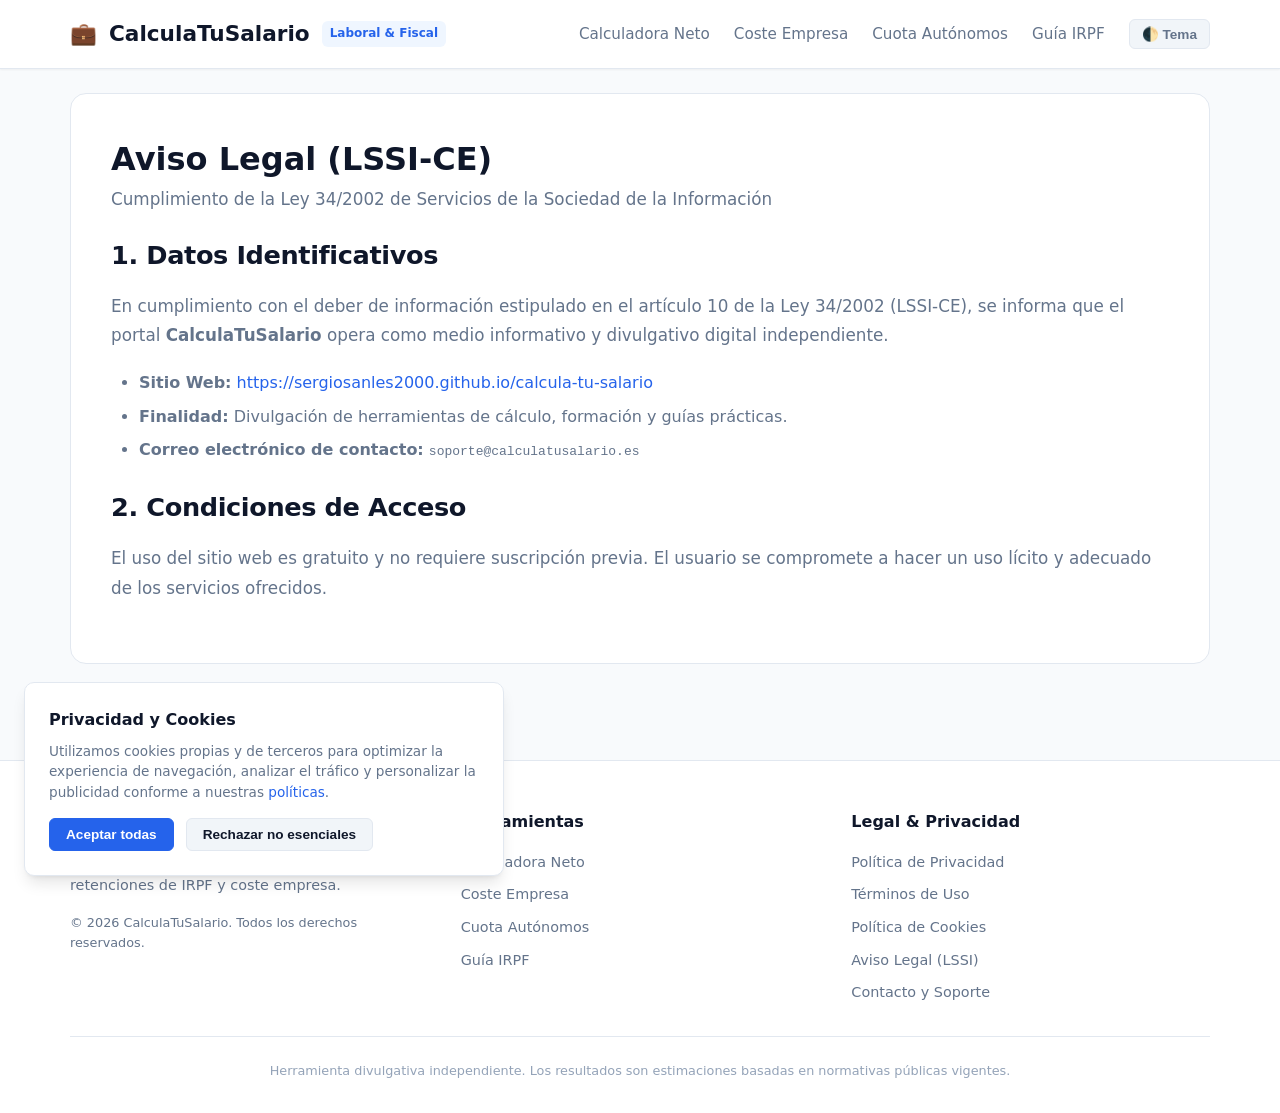
==== aviso-legal.html @ 286f5128 "Production release v1.0 [autonomous deploy]" ====
<!DOCTYPE html>
<html lang="es" data-theme="light">
<head>
  <meta charset="UTF-8">
  <meta name="viewport" content="width=device-width, initial-scale=1.0">
  <title>Aviso Legal LSSI-CE | CalculaTuSalario</title>
  <meta name="description" content="Aviso Legal LSSI-CE de CalculaTuSalario. Cumplimiento normativo RGPD y LSSI.">
  <link rel="canonical" href="https://sergiosanles2000.github.io/calcula-tu-salario/aviso-legal.html">
  
  <!-- Open Graph / Social Sharing -->
  <meta property="og:type" content="website">
  <meta property="og:url" content="https://sergiosanles2000.github.io/calcula-tu-salario/aviso-legal.html">
  <meta property="og:title" content="Aviso Legal LSSI-CE | CalculaTuSalario">
  <meta property="og:description" content="Aviso Legal LSSI-CE de CalculaTuSalario. Cumplimiento normativo RGPD y LSSI.">
  <meta property="og:site_name" content="CalculaTuSalario">
  
  <!-- Twitter Card -->
  <meta name="twitter:card" content="summary_large_image">
  <meta name="twitter:title" content="Aviso Legal LSSI-CE">
  <meta name="twitter:description" content="Aviso Legal LSSI-CE de CalculaTuSalario. Cumplimiento normativo RGPD y LSSI.">

  <!-- Google AdSense Tag placeholder (Ready to activate upon publisher approval) -->
  <!-- <script async src="https://pagead2.googlesyndication.com/pagead/js/adsbygoogle.js?client=ca-pub-0000000000000000" crossorigin="anonymous"></script> -->

  <link rel="stylesheet" href="style.css">
  
</head>
<body>

  <!-- Site Navigation -->
  <header class="site-header">
    <div class="container header-inner">
      <a href="index.html" class="brand-logo">
        <span>💼</span>
        <span>CalculaTuSalario</span>
        <span class="brand-badge">Laboral & Fiscal</span>
      </a>
      <ul class="nav-links">
        <li><a href="#salary-form">Calculadora Neto</a></li><li><a href="#resCompanyCostAnnual">Coste Empresa</a></li><li><a href="#autoNetIncome">Cuota Autónomos</a></li><li><a href="#editorial-guide">Guía IRPF</a></li>
        <li>
          <button id="theme-toggle" class="theme-toggle-btn" aria-label="Cambiar tema de color">
            🌓 Tema
          </button>
        </li>
      </ul>
    </div>
  </header>

  <!-- Main Content Area -->
  <main class="container" style="padding-top: 1.5rem; padding-bottom: 3rem;">
    
    
    <div class="editorial-section">
      <h1>Aviso Legal (LSSI-CE)</h1>
      <p class="form-help">Cumplimiento de la Ley 34/2002 de Servicios de la Sociedad de la Información</p>
      
      <h2>1. Datos Identificativos</h2>
      <p>En cumplimiento con el deber de información estipulado en el artículo 10 de la Ley 34/2002 (LSSI-CE), se informa que el portal <strong>CalculaTuSalario</strong> opera como medio informativo y divulgativo digital independiente.</p>
      <ul>
        <li><strong>Sitio Web:</strong> <a href="https://sergiosanles2000.github.io/calcula-tu-salario">https://sergiosanles2000.github.io/calcula-tu-salario</a></li>
        <li><strong>Finalidad:</strong> Divulgación de herramientas de cálculo, formación y guías prácticas.</li>
        <li><strong>Correo electrónico de contacto:</strong> <code>soporte@calculatusalario.es</code></li>
      </ul>
      
      <h2>2. Condiciones de Acceso</h2>
      <p>El uso del sitio web es gratuito y no requiere suscripción previa. El usuario se compromete a hacer un uso lícito y adecuado de los servicios ofrecidos.</p>
    </div>
    
  </main>

  <!-- Site Footer -->
  <footer class="site-footer">
    <div class="container">
      <div class="footer-grid">
        <div class="footer-col">
          <h4>CalculaTuSalario</h4>
          <p style="font-size: 0.9rem; margin-bottom: 1rem;">Calculadora precisa de sueldo bruto a neto, retenciones de IRPF y coste empresa.</p>
          <p class="form-help">&copy; 2026 CalculaTuSalario. Todos los derechos reservados.</p>
        </div>
        <div class="footer-col">
          <h4>Herramientas</h4>
          <ul class="footer-links">
            <li><a href="#salary-form">Calculadora Neto</a></li><li><a href="#resCompanyCostAnnual">Coste Empresa</a></li><li><a href="#autoNetIncome">Cuota Autónomos</a></li><li><a href="#editorial-guide">Guía IRPF</a></li>
          </ul>
        </div>
        <div class="footer-col">
          <h4>Legal & Privacidad</h4>
          <ul class="footer-links">
            <li><a href="privacidad.html">Política de Privacidad</a></li>
            <li><a href="terminos.html">Términos de Uso</a></li>
            <li><a href="cookies.html">Política de Cookies</a></li>
            <li><a href="aviso-legal.html">Aviso Legal (LSSI)</a></li>
            <li><a href="contacto.html">Contacto y Soporte</a></li>
          </ul>
        </div>
      </div>
      <div class="footer-bottom">
        <p>Herramienta divulgativa independiente. Los resultados son estimaciones basadas en normativas públicas vigentes.</p>
      </div>
    </div>
  </footer>

  <!-- GDPR / ePrivacy Cookie Consent Banner -->
  <div id="cookie-banner" role="dialog" aria-modal="true" aria-labelledby="cookie-title">
    <h4 id="cookie-title" style="margin-bottom: 0.5rem; font-size: 1rem;">Privacidad y Cookies</h4>
    <p>Utilizamos cookies propias y de terceros para optimizar la experiencia de navegación, analizar el tráfico y personalizar la publicidad conforme a nuestras <a href="privacidad.html">políticas</a>.</p>
    <div class="cookie-actions">
      <button id="cookie-accept" class="btn-cookie btn-cookie-accept">Aceptar todas</button>
      <button id="cookie-reject" class="btn-cookie">Rechazar no esenciales</button>
    </div>
  </div>

  <script src="common.js"></script>
  <script src="app.js"></script>
</body>
</html>
---- style.css ----
/* ===================================================================
   AUTONOMOUS ENTERPRISE DESIGN SYSTEM (Engine v2.0)
   Modern, ultra-fast, mobile-first responsive framework with zero external dependencies.
   =================================================================== */

:root {
  --font-sans: system-ui, -apple-system, BlinkMacSystemFont, "Segoe UI", Roboto, "Helvetica Neue", Arial, sans-serif;
  --font-mono: ui-monospace, SFMono-Regular, Menlo, Monaco, Consolas, "Liberation Mono", "Courier New", monospace;
  
  /* Color Palette - Clean Professional Theme */
  --bg-primary: #f8fafc;
  --bg-surface: #ffffff;
  --bg-subtle: #f1f5f9;
  --bg-card: #ffffff;
  --border-color: #e2e8f0;
  --border-focus: #3b82f6;
  
  --text-main: #0f172a;
  --text-muted: #64748b;
  --text-light: #94a3b8;
  
  --primary: #2563eb;
  --primary-hover: #1d4ed8;
  --primary-subtle: #eff6ff;
  
  --success: #10b981;
  --success-subtle: #ecfdf5;
  --warning: #f59e0b;
  --warning-subtle: #fffbeb;
  --danger: #ef4444;
  --danger-subtle: #fef2f2;
  
  --shadow-sm: 0 1px 2px 0 rgba(0, 0, 0, 0.05);
  --shadow-md: 0 4px 6px -1px rgba(0, 0, 0, 0.1), 0 2px 4px -2px rgba(0, 0, 0, 0.1);
  --shadow-lg: 0 10px 15px -3px rgba(0, 0, 0, 0.1), 0 4px 6px -4px rgba(0, 0, 0, 0.1);
  
  --radius-sm: 6px;
  --radius-md: 10px;
  --radius-lg: 16px;
  
  --max-w-content: 1180px;
}

[data-theme="dark"] {
  --bg-primary: #0b0f19;
  --bg-surface: #111827;
  --bg-subtle: #1f2937;
  --bg-card: #151e32;
  --border-color: #2e3a52;
  --border-focus: #60a5fa;
  
  --text-main: #f8fafc;
  --text-muted: #94a3b8;
  --text-light: #64748b;
  
  --primary: #3b82f6;
  --primary-hover: #60a5fa;
  --primary-subtle: #1e293b;
}

/* Base Reset */
*, *::before, *::after {
  box-sizing: border-box;
  margin: 0;
  padding: 0;
}

body {
  font-family: var(--font-sans);
  background-color: var(--bg-primary);
  color: var(--text-main);
  line-height: 1.6;
  -webkit-font-smoothing: antialiased;
  min-height: 100vh;
  display: flex;
  flex-direction: column;
}

a {
  color: var(--primary);
  text-decoration: none;
  transition: color 0.15s ease;
}
a:hover {
  text-decoration: underline;
}

.container {
  width: 100%;
  max-width: var(--max-w-content);
  margin: 0 auto;
  padding: 0 1.25rem;
}

/* Header & Navigation */
.site-header {
  background-color: var(--bg-surface);
  border-bottom: 1px solid var(--border-color);
  position: sticky;
  top: 0;
  z-index: 50;
  box-shadow: var(--shadow-sm);
}
.header-inner {
  display: flex;
  align-items: center;
  justify-content: space-between;
  height: 4.25rem;
}
.brand-logo {
  display: flex;
  align-items: center;
  gap: 0.75rem;
  font-weight: 700;
  font-size: 1.35rem;
  color: var(--text-main);
  text-decoration: none;
}
.brand-badge {
  background: var(--primary-subtle);
  color: var(--primary);
  font-size: 0.75rem;
  padding: 0.2rem 0.5rem;
  border-radius: var(--radius-sm);
  font-weight: 600;
}
.nav-links {
  display: flex;
  align-items: center;
  gap: 1.5rem;
  list-style: none;
}
.nav-links a {
  color: var(--text-muted);
  font-weight: 500;
  font-size: 0.95rem;
}
.nav-links a:hover {
  color: var(--primary);
  text-decoration: none;
}
.theme-toggle-btn {
  background: var(--bg-subtle);
  border: 1px solid var(--border-color);
  color: var(--text-muted);
  padding: 0.4rem 0.75rem;
  border-radius: var(--radius-sm);
  cursor: pointer;
  font-size: 0.85rem;
  font-weight: 600;
  display: inline-flex;
  align-items: center;
  gap: 0.4rem;
}

/* Hero Section */
.hero {
  padding: 3rem 0 2rem;
  text-align: center;
}
.hero-badge {
  display: inline-block;
  background: var(--primary-subtle);
  color: var(--primary);
  font-weight: 600;
  font-size: 0.85rem;
  padding: 0.35rem 0.85rem;
  border-radius: 9999px;
  margin-bottom: 1rem;
}
.hero h1 {
  font-size: 2.25rem;
  font-weight: 800;
  letter-spacing: -0.025em;
  line-height: 1.25;
  margin-bottom: 1rem;
  max-width: 800px;
  margin-left: auto;
  margin-right: auto;
}
.hero p {
  font-size: 1.15rem;
  color: var(--text-muted);
  max-width: 680px;
  margin: 0 auto;
}

/* Interactive Calculator Layout */
.app-grid {
  display: grid;
  grid-template-columns: 1fr;
  gap: 2rem;
  margin-bottom: 3rem;
}
@media (min-width: 900px) {
  .app-grid {
    grid-template-columns: 1.1fr 0.9fr;
  }
}

.card {
  background: var(--bg-card);
  border: 1px solid var(--border-color);
  border-radius: var(--radius-lg);
  padding: 1.75rem;
  box-shadow: var(--shadow-sm);
}

.card-header {
  margin-bottom: 1.5rem;
  border-bottom: 1px solid var(--border-color);
  padding-bottom: 1rem;
}
.card-title {
  font-size: 1.25rem;
  font-weight: 700;
}
.card-subtitle {
  font-size: 0.875rem;
  color: var(--text-muted);
  margin-top: 0.25rem;
}

/* Forms & Inputs */
.form-group {
  margin-bottom: 1.25rem;
}
.form-label {
  display: flex;
  justify-content: space-between;
  align-items: center;
  font-size: 0.9rem;
  font-weight: 600;
  margin-bottom: 0.4rem;
  color: var(--text-main);
}
.form-help {
  font-size: 0.8rem;
  color: var(--text-muted);
  font-weight: normal;
}
.form-control {
  width: 100%;
  padding: 0.75rem 1rem;
  font-size: 1rem;
  background: var(--bg-surface);
  border: 1px solid var(--border-color);
  border-radius: var(--radius-sm);
  color: var(--text-main);
  outline: none;
  transition: border-color 0.15s, box-shadow 0.15s;
}
.form-control:focus {
  border-color: var(--border-focus);
  box-shadow: 0 0 0 3px rgba(59, 130, 246, 0.15);
}
.input-group {
  position: relative;
  display: flex;
  align-items: center;
}
.input-addon {
  position: absolute;
  right: 1rem;
  color: var(--text-muted);
  font-weight: 600;
  font-size: 0.9rem;
  pointer-events: none;
}

.btn {
  display: inline-flex;
  align-items: center;
  justify-content: center;
  gap: 0.5rem;
  padding: 0.75rem 1.5rem;
  font-size: 1rem;
  font-weight: 600;
  border-radius: var(--radius-sm);
  border: none;
  cursor: pointer;
  transition: all 0.15s ease;
  text-decoration: none;
}
.btn-primary {
  background: var(--primary);
  color: #ffffff;
}
.btn-primary:hover {
  background: var(--primary-hover);
  text-decoration: none;
}
.btn-block {
  width: 100%;
}

/* Results & KPI displays */
.kpi-grid {
  display: grid;
  grid-template-columns: repeat(auto-fit, minmax(140px, 1fr));
  gap: 1rem;
  margin-bottom: 1.5rem;
}
.kpi-card {
  background: var(--bg-subtle);
  border: 1px solid var(--border-color);
  border-radius: var(--radius-md);
  padding: 1.25rem;
  text-align: center;
}
.kpi-label {
  font-size: 0.8rem;
  color: var(--text-muted);
  font-weight: 600;
  text-transform: uppercase;
  letter-spacing: 0.05em;
  margin-bottom: 0.4rem;
}
.kpi-val {
  font-size: 1.75rem;
  font-weight: 800;
  color: var(--primary);
  line-height: 1.1;
}
.kpi-val.highlight {
  color: var(--success);
}

/* Tables */
.table-responsive {
  width: 100%;
  overflow-x: auto;
  margin: 1.5rem 0;
  border: 1px solid var(--border-color);
  border-radius: var(--radius-md);
}
.data-table {
  width: 100%;
  border-collapse: collapse;
  text-align: left;
  font-size: 0.9rem;
}
.data-table th {
  background: var(--bg-subtle);
  padding: 0.75rem 1rem;
  font-weight: 600;
  color: var(--text-muted);
  border-bottom: 1px solid var(--border-color);
}
.data-table td {
  padding: 0.75rem 1rem;
  border-bottom: 1px solid var(--border-color);
}
.data-table tr:last-child td {
  border-bottom: none;
}

/* Content & Editorial Sections */
.editorial-section {
  background: var(--bg-surface);
  border: 1px solid var(--border-color);
  border-radius: var(--radius-lg);
  padding: 2.5rem;
  margin-bottom: 3rem;
}
.editorial-section h2 {
  font-size: 1.6rem;
  font-weight: 800;
  margin-bottom: 1rem;
  color: var(--text-main);
  letter-spacing: -0.015em;
}
.editorial-section h3 {
  font-size: 1.25rem;
  font-weight: 700;
  margin: 1.5rem 0 0.75rem;
  color: var(--text-main);
}
.editorial-section p {
  margin-bottom: 1.25rem;
  color: var(--text-muted);
  font-size: 1.05rem;
  line-height: 1.75;
}
.editorial-section ul, .editorial-section ol {
  margin: 1rem 0 1.5rem 1.75rem;
  color: var(--text-muted);
}
.editorial-section li {
  margin-bottom: 0.5rem;
}

/* Notice & Callout */
.callout {
  border-left: 4px solid var(--primary);
  background: var(--primary-subtle);
  padding: 1.25rem;
  border-radius: 0 var(--radius-md) var(--radius-md) 0;
  margin: 1.5rem 0;
  font-size: 0.95rem;
}
.callout-warning {
  border-left-color: var(--warning);
  background: var(--warning-subtle);
}

/* FAQ Accordion */
.faq-list {
  display: flex;
  flex-direction: column;
  gap: 1rem;
  margin-top: 1.5rem;
}
.faq-item {
  border: 1px solid var(--border-color);
  border-radius: var(--radius-md);
  overflow: hidden;
  background: var(--bg-surface);
}
.faq-question {
  width: 100%;
  text-align: left;
  padding: 1.25rem;
  font-size: 1.05rem;
  font-weight: 600;
  background: none;
  border: none;
  cursor: pointer;
  display: flex;
  justify-content: space-between;
  align-items: center;
  color: var(--text-main);
}
.faq-answer {
  padding: 0 1.25rem 1.25rem;
  color: var(--text-muted);
  font-size: 0.95rem;
  line-height: 1.6;
  display: none;
}
.faq-item.active .faq-answer {
  display: block;
}

/* Monetization & Advertising Spaces */
.ad-slot-wrapper {
  margin: 2rem auto;
  text-align: center;
  max-width: 100%;
}
.ad-label {
  font-size: 0.7rem;
  color: var(--text-light);
  letter-spacing: 0.08em;
  text-transform: uppercase;
  margin-bottom: 0.25rem;
  display: block;
}
.ad-slot {
  min-height: 90px;
  background: var(--bg-subtle);
  border: 1px dashed var(--border-color);
  border-radius: var(--radius-sm);
  display: flex;
  align-items: center;
  justify-content: center;
  color: var(--text-light);
  font-size: 0.85rem;
  padding: 1rem;
}
.ad-slot-leaderboard {
  min-height: 90px;
  max-width: 728px;
  margin: 0 auto;
}
.ad-slot-rectangle {
  min-height: 250px;
  max-width: 300px;
  margin: 0 auto;
}

/* Footer */
.site-footer {
  margin-top: auto;
  background: var(--bg-surface);
  border-top: 1px solid var(--border-color);
  padding: 3rem 0 2rem;
  color: var(--text-muted);
  font-size: 0.9rem;
}
.footer-grid {
  display: grid;
  grid-template-columns: repeat(auto-fit, minmax(220px, 1fr));
  gap: 2rem;
  margin-bottom: 2rem;
}
.footer-col h4 {
  color: var(--text-main);
  font-size: 1rem;
  margin-bottom: 1rem;
  font-weight: 700;
}
.footer-links {
  list-style: none;
  display: flex;
  flex-direction: column;
  gap: 0.6rem;
}
.footer-links a {
  color: var(--text-muted);
}
.footer-links a:hover {
  color: var(--primary);
}
.footer-bottom {
  border-top: 1px solid var(--border-color);
  padding-top: 1.5rem;
  text-align: center;
  font-size: 0.8rem;
  color: var(--text-light);
}

/* Cookie Consent Banner (GDPR / ePrivacy Compliant) */
#cookie-banner {
  position: fixed;
  bottom: 1.5rem;
  left: 1.5rem;
  right: 1.5rem;
  max-width: 480px;
  background: var(--bg-surface);
  border: 1px solid var(--border-color);
  border-radius: var(--radius-md);
  padding: 1.5rem;
  box-shadow: var(--shadow-lg);
  z-index: 1000;
  display: none;
}
#cookie-banner p {
  font-size: 0.85rem;
  color: var(--text-muted);
  margin-bottom: 1rem;
  line-height: 1.5;
}
.cookie-actions {
  display: flex;
  gap: 0.75rem;
  flex-wrap: wrap;
}
.btn-cookie {
  padding: 0.5rem 1rem;
  font-size: 0.85rem;
  border-radius: var(--radius-sm);
  cursor: pointer;
  border: 1px solid var(--border-color);
  background: var(--bg-subtle);
  color: var(--text-main);
  font-weight: 600;
}
.btn-cookie-accept {
  background: var(--primary);
  color: #fff;
  border-color: var(--primary);
}

@media (max-width: 768px) {
  .hero h1 { font-size: 1.85rem; }
  .editorial-section { padding: 1.5rem; }
}
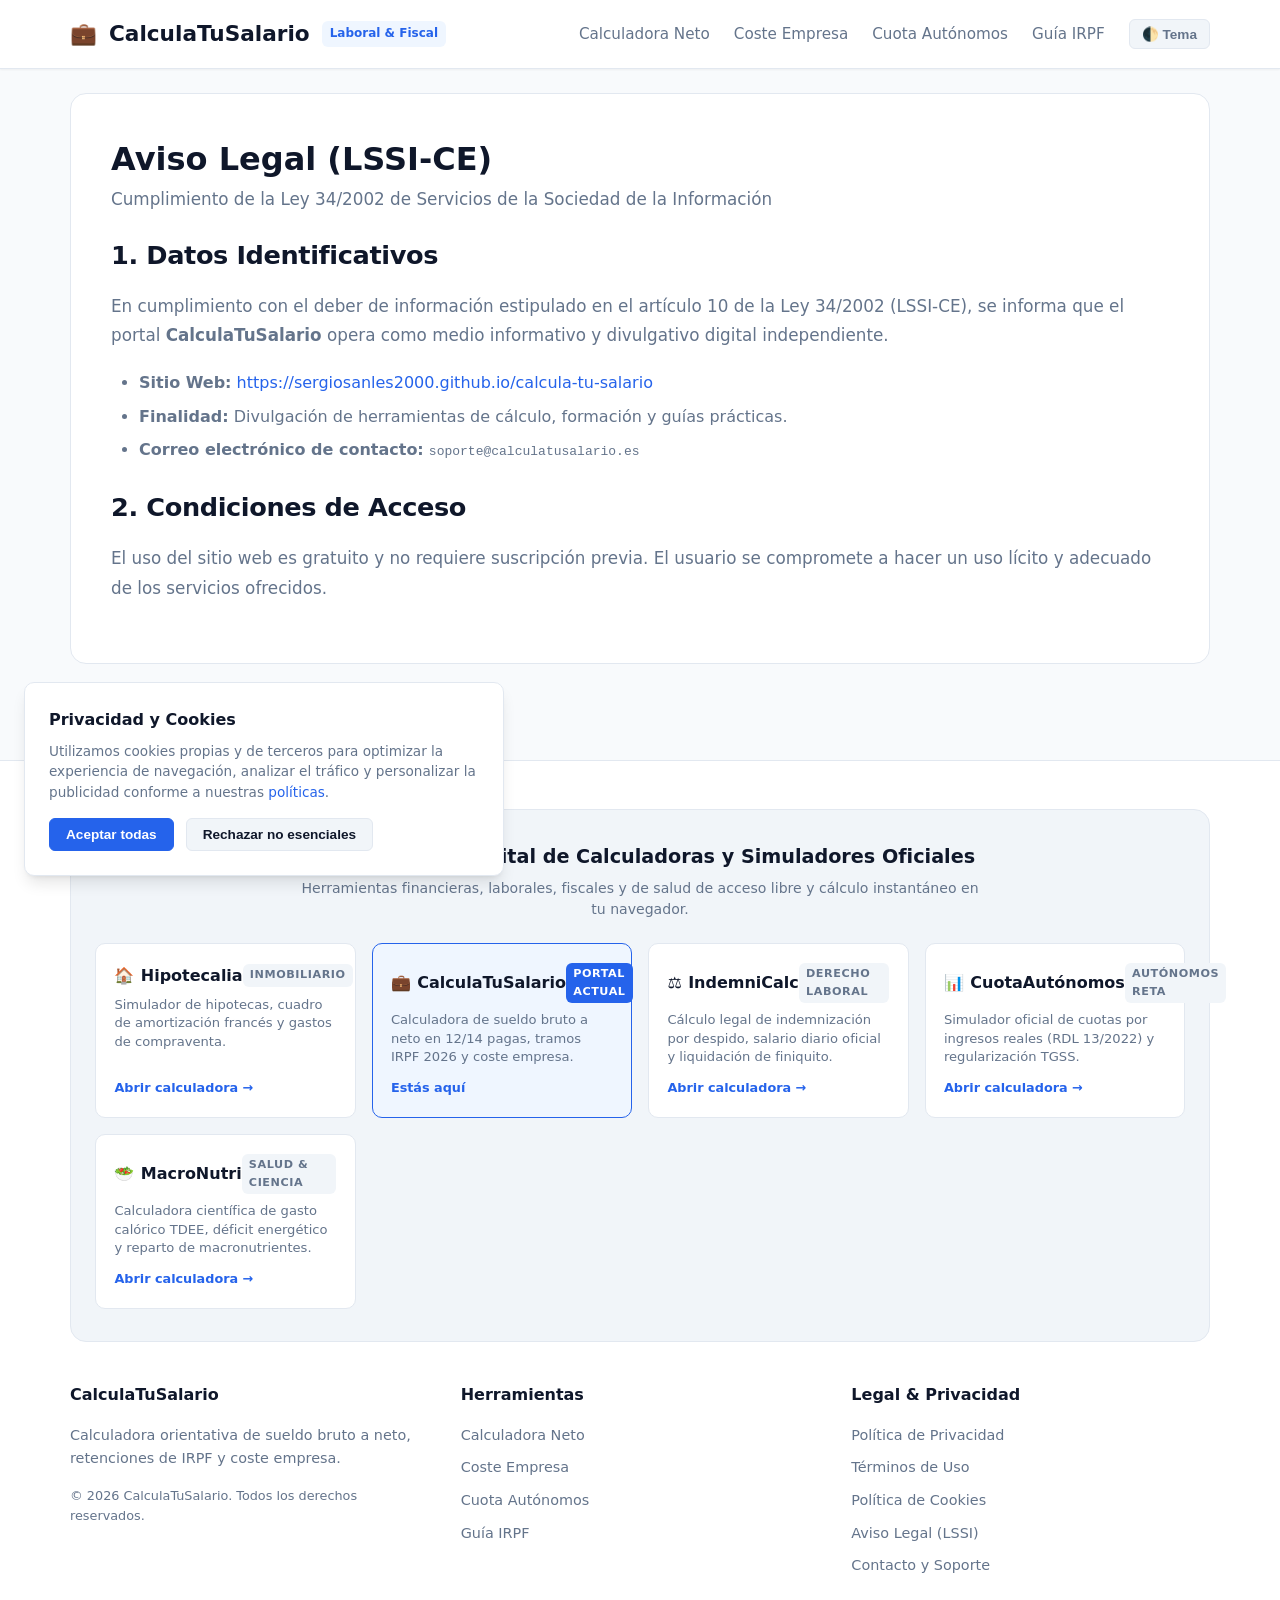
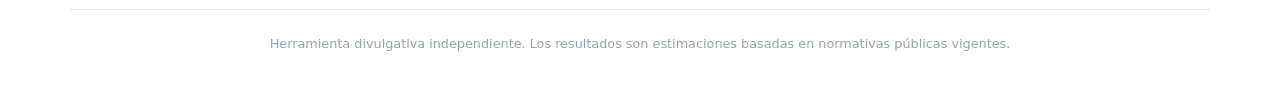
==== commit c9af79f5: "Production release v1.0 [autonomous deploy]" ====
--- a/aviso-legal.html
+++ b/aviso-legal.html
@@ -5,6 +5,7 @@
   <meta name="viewport" content="width=device-width, initial-scale=1.0">
   <title>Aviso Legal LSSI-CE | CalculaTuSalario</title>
   <meta name="description" content="Aviso Legal LSSI-CE de CalculaTuSalario. Cumplimiento normativo RGPD y LSSI.">
+  <meta name="enterprise-site-slug" content="calculatusalario">
   <link rel="canonical" href="https://sergiosanles2000.github.io/calcula-tu-salario/aviso-legal.html">
   
   <!-- Open Graph / Social Sharing -->
@@ -19,8 +20,23 @@
   <meta name="twitter:title" content="Aviso Legal LSSI-CE">
   <meta name="twitter:description" content="Aviso Legal LSSI-CE de CalculaTuSalario. Cumplimiento normativo RGPD y LSSI.">
 
-  <!-- Google AdSense Tag placeholder (Ready to activate upon publisher approval) -->
-  <!-- <script async src="https://pagead2.googlesyndication.com/pagead/js/adsbygoogle.js?client=ca-pub-0000000000000000" crossorigin="anonymous"></script> -->
+  <!-- Google Consent Mode v2 (RGPD / ePrivacy: Default denied before explicit user action) -->
+  <script>
+    window.dataLayer = window.dataLayer || [];
+    function gtag(){dataLayer.push(arguments);}
+    gtag('consent', 'default', {
+      'ad_storage': 'denied',
+      'ad_user_data': 'denied',
+      'ad_personalization': 'denied',
+      'analytics_storage': 'denied',
+      'wait_for_update': 500
+    });
+  </script>
+  <!-- Google Analytics 4 (gtag.js): Preparado para activacion via core/analytics_config.json o GA_MEASUREMENT_ID -->
+  <!-- <script async src="https://www.googletagmanager.com/gtag/js?id=G-XXXXXXXXXX"></script> -->
+
+  <!-- Google AdSense: Listo para activacion tras aprobacion de la cuenta -->
+  <!-- <script async src="https://pagead2.googlesyndication.com/pagead/js/adsbygoogle.js?client=ca-pub-XXXXXXXXXXXXXXXX" crossorigin="anonymous"></script> -->
 
   <link rel="stylesheet" href="style.css">
   
@@ -71,10 +87,70 @@
   <!-- Site Footer -->
   <footer class="site-footer">
     <div class="container">
+      
+      <!-- Strategic Cross-Linking Network (Ecosistema de Herramientas Gratuitas) -->
+      <div class="footer-network" role="navigation" aria-label="Red de calculadoras especializadas">
+        <div class="footer-network-header">
+          <div class="footer-network-title">🌐 Ecosistema Digital de Calculadoras y Simuladores Oficiales</div>
+          <p class="footer-network-subtitle">Herramientas financieras, laborales, fiscales y de salud de acceso libre y cálculo instantáneo en tu navegador.</p>
+        </div>
+        <div class="network-grid">
+          <a href="https://sergiosanles2000.github.io/hipotecalia-app/" class="network-card" title="Hipotecalia - Simulador de hipotecas, cuadro de amortización francés y gastos de compraventa.">
+            <div>
+              <div class="network-card-top">
+                <span class="network-card-brand"><span>🏠</span> Hipotecalia</span>
+                <span class="network-card-tag">Inmobiliario</span>
+              </div>
+              <p class="network-card-desc">Simulador de hipotecas, cuadro de amortización francés y gastos de compraventa.</p>
+            </div>
+            <span class="network-card-action">Abrir calculadora &rarr;</span>
+          </a>
+          <a href="index.html" class="network-card is-current" title="CalculaTuSalario - Calculadora de sueldo bruto a neto en 12/14 pagas, tramos IRPF 2026 y coste empresa.">
+            <div>
+              <div class="network-card-top">
+                <span class="network-card-brand"><span>💼</span> CalculaTuSalario</span>
+                <span class="network-card-tag">Portal Actual</span>
+              </div>
+              <p class="network-card-desc">Calculadora de sueldo bruto a neto en 12/14 pagas, tramos IRPF 2026 y coste empresa.</p>
+            </div>
+            <span class="network-card-action">Estás aquí</span>
+          </a>
+          <a href="https://sergiosanles2000.github.io/indemnicalc-app/" class="network-card" title="IndemniCalc - Cálculo legal de indemnización por despido, salario diario oficial y liquidación de finiquito.">
+            <div>
+              <div class="network-card-top">
+                <span class="network-card-brand"><span>⚖️</span> IndemniCalc</span>
+                <span class="network-card-tag">Derecho Laboral</span>
+              </div>
+              <p class="network-card-desc">Cálculo legal de indemnización por despido, salario diario oficial y liquidación de finiquito.</p>
+            </div>
+            <span class="network-card-action">Abrir calculadora &rarr;</span>
+          </a>
+          <a href="https://sergiosanles2000.github.io/cuotaautonomos-app/" class="network-card" title="CuotaAutónomos - Simulador oficial de cuotas por ingresos reales (RDL 13/2022) y regularización TGSS.">
+            <div>
+              <div class="network-card-top">
+                <span class="network-card-brand"><span>📊</span> CuotaAutónomos</span>
+                <span class="network-card-tag">Autónomos RETA</span>
+              </div>
+              <p class="network-card-desc">Simulador oficial de cuotas por ingresos reales (RDL 13/2022) y regularización TGSS.</p>
+            </div>
+            <span class="network-card-action">Abrir calculadora &rarr;</span>
+          </a>
+          <a href="https://sergiosanles2000.github.io/macronutri-calc/" class="network-card" title="MacroNutri - Calculadora científica de gasto calórico TDEE, déficit energético y reparto de macronutrientes.">
+            <div>
+              <div class="network-card-top">
+                <span class="network-card-brand"><span>🥗</span> MacroNutri</span>
+                <span class="network-card-tag">Salud & Ciencia</span>
+              </div>
+              <p class="network-card-desc">Calculadora científica de gasto calórico TDEE, déficit energético y reparto de macronutrientes.</p>
+            </div>
+            <span class="network-card-action">Abrir calculadora &rarr;</span>
+          </a>
+        </div>
+      </div>
       <div class="footer-grid">
         <div class="footer-col">
           <h4>CalculaTuSalario</h4>
-          <p style="font-size: 0.9rem; margin-bottom: 1rem;">Calculadora precisa de sueldo bruto a neto, retenciones de IRPF y coste empresa.</p>
+          <p style="font-size: 0.9rem; margin-bottom: 1rem;">Calculadora orientativa de sueldo bruto a neto, retenciones de IRPF y coste empresa.</p>
           <p class="form-help">&copy; 2026 CalculaTuSalario. Todos los derechos reservados.</p>
         </div>
         <div class="footer-col">
@@ -110,6 +186,8 @@
     </div>
   </div>
 
+  
+
   <script src="common.js"></script>
   <script src="app.js"></script>
 </body>
--- a/style.css
+++ b/style.css
@@ -442,19 +442,24 @@
   display: block;
 }
 
-/* Monetization & Advertising Spaces */
+/* Monetization & Advertising Spaces (Better Ads Standards Compliant) */
 .ad-slot-wrapper {
   margin: 2rem auto;
   text-align: center;
   max-width: 100%;
+  clear: both;
+}
+.ad-slot-header-wrapper {
+  margin: 1.5rem auto;
 }
 .ad-label {
   font-size: 0.7rem;
   color: var(--text-light);
   letter-spacing: 0.08em;
   text-transform: uppercase;
-  margin-bottom: 0.25rem;
+  margin-bottom: 0.35rem;
   display: block;
+  font-weight: 600;
 }
 .ad-slot {
   min-height: 90px;
@@ -466,17 +471,192 @@
   justify-content: center;
   color: var(--text-light);
   font-size: 0.85rem;
-  padding: 1rem;
+  padding: 0.75rem;
+  overflow: hidden;
+  transition: background-color 0.2s ease;
 }
 .ad-slot-leaderboard {
   min-height: 90px;
   max-width: 728px;
   margin: 0 auto;
 }
+.ad-slot-incontent {
+  min-height: 120px;
+  max-width: 728px;
+  margin: 1.5rem auto;
+}
 .ad-slot-rectangle {
   min-height: 250px;
   max-width: 300px;
   margin: 0 auto;
+}
+.ad-placeholder-text {
+  display: inline-flex;
+  align-items: center;
+  gap: 0.5rem;
+}
+
+/* Sticky Bottom Anchor Ad (Complies with Better Ads Standards: max height <30% screen, dismissible) */
+.ad-sticky-container {
+  position: fixed;
+  bottom: 0;
+  left: 0;
+  right: 0;
+  background: var(--bg-surface);
+  border-top: 1px solid var(--border-color);
+  box-shadow: 0 -4px 12px rgba(0, 0, 0, 0.08);
+  z-index: 900;
+  padding: 0.35rem 1rem 0.5rem;
+  transition: transform 0.3s ease, opacity 0.3s ease;
+}
+.ad-sticky-container.dismissed {
+  display: none !important;
+}
+.ad-sticky-inner {
+  max-width: 728px;
+  margin: 0 auto;
+  position: relative;
+}
+.ad-sticky-header {
+  display: flex;
+  justify-content: space-between;
+  align-items: center;
+  margin-bottom: 0.2rem;
+}
+.ad-sticky-close {
+  background: none;
+  border: none;
+  color: var(--text-muted);
+  font-size: 1.25rem;
+  line-height: 1;
+  cursor: pointer;
+  padding: 0.2rem 0.5rem;
+  border-radius: var(--radius-sm);
+  transition: background-color 0.15s ease, color 0.15s ease;
+}
+.ad-sticky-close:hover {
+  background: var(--bg-subtle);
+  color: var(--text-main);
+}
+.ad-slot-sticky {
+  min-height: 50px;
+  max-height: 90px;
+  padding: 0.4rem;
+}
+
+/* Affiliate Commercial Integrations (CPL / CPA Non-intrusive High-Converting Cards) */
+.affiliate-card {
+  background: var(--bg-surface);
+  border: 1px solid var(--border-color);
+  border-top: 3px solid var(--primary);
+  border-radius: var(--radius-md);
+  padding: 1.5rem;
+  margin: 2rem 0;
+  box-shadow: var(--shadow-sm);
+  display: flex;
+  flex-direction: column;
+  gap: 1rem;
+}
+.affiliate-header {
+  display: flex;
+  justify-content: space-between;
+  align-items: center;
+  flex-wrap: wrap;
+  gap: 0.5rem;
+}
+.affiliate-badge {
+  background: var(--primary-subtle);
+  color: var(--primary);
+  font-size: 0.8rem;
+  font-weight: 700;
+  padding: 0.25rem 0.65rem;
+  border-radius: var(--radius-sm);
+  display: inline-flex;
+  align-items: center;
+  gap: 0.35rem;
+}
+.affiliate-disclosure-badge {
+  font-size: 0.72rem;
+  color: var(--text-light);
+  text-transform: uppercase;
+  letter-spacing: 0.05em;
+  font-weight: 600;
+}
+.affiliate-body h3.affiliate-title {
+  font-size: 1.15rem;
+  font-weight: 700;
+  margin-bottom: 0.4rem;
+  color: var(--text-main);
+}
+.affiliate-desc {
+  font-size: 0.92rem;
+  color: var(--text-muted);
+  line-height: 1.5;
+  margin-bottom: 0.85rem;
+}
+.affiliate-partners {
+  display: flex;
+  align-items: center;
+  gap: 0.5rem;
+  flex-wrap: wrap;
+  margin-bottom: 1rem;
+}
+.affiliate-partners-label {
+  font-size: 0.8rem;
+  color: var(--text-muted);
+  font-weight: 600;
+}
+.affiliate-partner-tags {
+  display: flex;
+  gap: 0.4rem;
+  flex-wrap: wrap;
+}
+.partner-tag {
+  background: var(--bg-subtle);
+  border: 1px solid var(--border-color);
+  font-size: 0.78rem;
+  font-weight: 600;
+  padding: 0.2rem 0.55rem;
+  border-radius: var(--radius-sm);
+  color: var(--text-main);
+}
+.affiliate-cta-box {
+  display: flex;
+  align-items: center;
+  gap: 1rem;
+  flex-wrap: wrap;
+}
+.btn-affiliate {
+  background: var(--primary);
+  color: #ffffff;
+  padding: 0.65rem 1.35rem;
+  font-size: 0.95rem;
+  font-weight: 700;
+  border-radius: var(--radius-sm);
+  text-decoration: none;
+  display: inline-flex;
+  align-items: center;
+  gap: 0.5rem;
+  transition: background-color 0.15s ease, transform 0.1s ease;
+}
+.btn-affiliate:hover {
+  background: var(--primary-hover);
+  text-decoration: none;
+  transform: translateY(-1px);
+}
+.affiliate-cta-subtext {
+  font-size: 0.8rem;
+  color: var(--text-muted);
+}
+.affiliate-footer {
+  border-top: 1px dashed var(--border-color);
+  padding-top: 0.6rem;
+}
+.affiliate-legal-note {
+  font-size: 0.75rem;
+  color: var(--text-light);
+  line-height: 1.4;
+  margin: 0;
 }
 
 /* Footer */
@@ -562,7 +742,209 @@
   border-color: var(--primary);
 }
 
+/* Portfolio Network Cross-linking Styles (SEO & PageRank Transfer) */
+.footer-network {
+  background: var(--bg-subtle);
+  border: 1px solid var(--border-color);
+  border-radius: var(--radius-lg);
+  padding: 2rem 1.5rem;
+  margin-bottom: 2.5rem;
+}
+.footer-network-header {
+  text-align: center;
+  max-width: 680px;
+  margin: 0 auto 1.5rem;
+}
+.footer-network-title {
+  font-size: 1.2rem;
+  font-weight: 800;
+  color: var(--text-main);
+  display: flex;
+  align-items: center;
+  justify-content: center;
+  gap: 0.5rem;
+  margin-bottom: 0.35rem;
+}
+.footer-network-subtitle {
+  font-size: 0.88rem;
+  color: var(--text-muted);
+  line-height: 1.45;
+}
+.network-grid {
+  display: grid;
+  grid-template-columns: repeat(auto-fit, minmax(220px, 1fr));
+  gap: 1rem;
+}
+.network-card {
+  background: var(--bg-surface);
+  border: 1px solid var(--border-color);
+  border-radius: var(--radius-md);
+  padding: 1.15rem;
+  text-decoration: none;
+  display: flex;
+  flex-direction: column;
+  justify-content: space-between;
+  transition: transform 0.15s ease, box-shadow 0.15s ease, border-color 0.15s ease;
+  color: inherit;
+}
+.network-card:hover {
+  text-decoration: none;
+  transform: translateY(-2px);
+  box-shadow: var(--shadow-md);
+  border-color: var(--primary);
+}
+.network-card.is-current {
+  border-color: var(--primary);
+  background: var(--primary-subtle);
+  cursor: default;
+  pointer-events: none;
+}
+.network-card-top {
+  display: flex;
+  align-items: center;
+  justify-content: space-between;
+  margin-bottom: 0.5rem;
+}
+.network-card-brand {
+  font-size: 1rem;
+  font-weight: 700;
+  color: var(--text-main);
+  display: flex;
+  align-items: center;
+  gap: 0.4rem;
+}
+.network-card-tag {
+  font-size: 0.7rem;
+  font-weight: 700;
+  text-transform: uppercase;
+  letter-spacing: 0.05em;
+  padding: 0.15rem 0.45rem;
+  border-radius: var(--radius-sm);
+  background: var(--bg-subtle);
+  color: var(--text-muted);
+}
+.network-card.is-current .network-card-tag {
+  background: var(--primary);
+  color: #ffffff;
+}
+.network-card-desc {
+  font-size: 0.82rem;
+  color: var(--text-muted);
+  line-height: 1.4;
+  margin-bottom: 0.75rem;
+}
+.network-card-action {
+  font-size: 0.8rem;
+  font-weight: 700;
+  color: var(--primary);
+  display: inline-flex;
+  align-items: center;
+  gap: 0.25rem;
+}
+
+/* In-Content Contextual Cross-link Cards */
+.context-crosslink-card {
+  background: var(--bg-subtle);
+  border-left: 4px solid var(--primary);
+  border-radius: var(--radius-sm);
+  padding: 1rem 1.25rem;
+  margin: 1.5rem 0;
+  display: flex;
+  align-items: center;
+  justify-content: space-between;
+  gap: 1rem;
+  flex-wrap: wrap;
+}
+.context-crosslink-content {
+  flex: 1;
+  min-width: 240px;
+}
+.context-crosslink-content strong {
+  display: block;
+  font-size: 0.95rem;
+  color: var(--text-main);
+  margin-bottom: 0.2rem;
+}
+.context-crosslink-content p {
+  font-size: 0.85rem;
+  color: var(--text-muted);
+  margin: 0;
+  line-height: 1.4;
+}
+.context-crosslink-btn {
+  background: var(--primary);
+  color: #ffffff !important;
+  font-size: 0.85rem;
+  font-weight: 700;
+  padding: 0.5rem 1rem;
+  border-radius: var(--radius-sm);
+  text-decoration: none !important;
+  white-space: nowrap;
+  display: inline-flex;
+  align-items: center;
+  gap: 0.35rem;
+  transition: background-color 0.15s ease;
+}
+.context-crosslink-btn:hover {
+  background: var(--primary-hover);
+}
+
+/* Stress-test & Comparative Matrix Utilities */
+.stress-matrix {
+  width: 100%;
+  border-collapse: collapse;
+  margin: 1rem 0;
+  font-size: 0.92rem;
+}
+.stress-matrix th, .stress-matrix td {
+  padding: 0.75rem 1rem;
+  border: 1px solid var(--border-color);
+  text-align: left;
+}
+.stress-matrix th {
+  background: var(--bg-subtle);
+  font-weight: 700;
+}
+.badge-scenario {
+  display: inline-block;
+  padding: 0.2rem 0.5rem;
+  border-radius: var(--radius-sm);
+  font-size: 0.75rem;
+  font-weight: 700;
+}
+.badge-base { background: #e0f2fe; color: #0369a1; }
+.badge-mod { background: #fef3c7; color: #b45309; }
+.badge-sev { background: #fee2e2; color: #b91c1c; }
+
+.status-positive { color: var(--success); font-weight: 700; }
+.status-negative { color: var(--danger); font-weight: 700; }
+.status-neutral { color: var(--text-muted); font-weight: 600; }
+
+/* Mobile First, Ergonomics & Better Ads Standards (CLS = 0, touch targets >= 44px) */
+.form-control, select.form-control, input.form-control {
+  min-height: 44px;
+}
+.ad-slot-wrapper {
+  contain: layout;
+  min-height: 90px;
+}
+.table-responsive {
+  -webkit-overflow-scrolling: touch;
+}
+
 @media (max-width: 768px) {
   .hero h1 { font-size: 1.85rem; }
   .editorial-section { padding: 1.5rem; }
-}
+  .form-control, select.form-control, input.form-control {
+    font-size: 16px !important; /* Prevents auto-zoom in mobile Safari */
+  }
+  .context-crosslink-card {
+    flex-direction: column;
+    align-items: flex-start;
+  }
+  .context-crosslink-btn {
+    width: 100%;
+    justify-content: center;
+  }
+}
+
